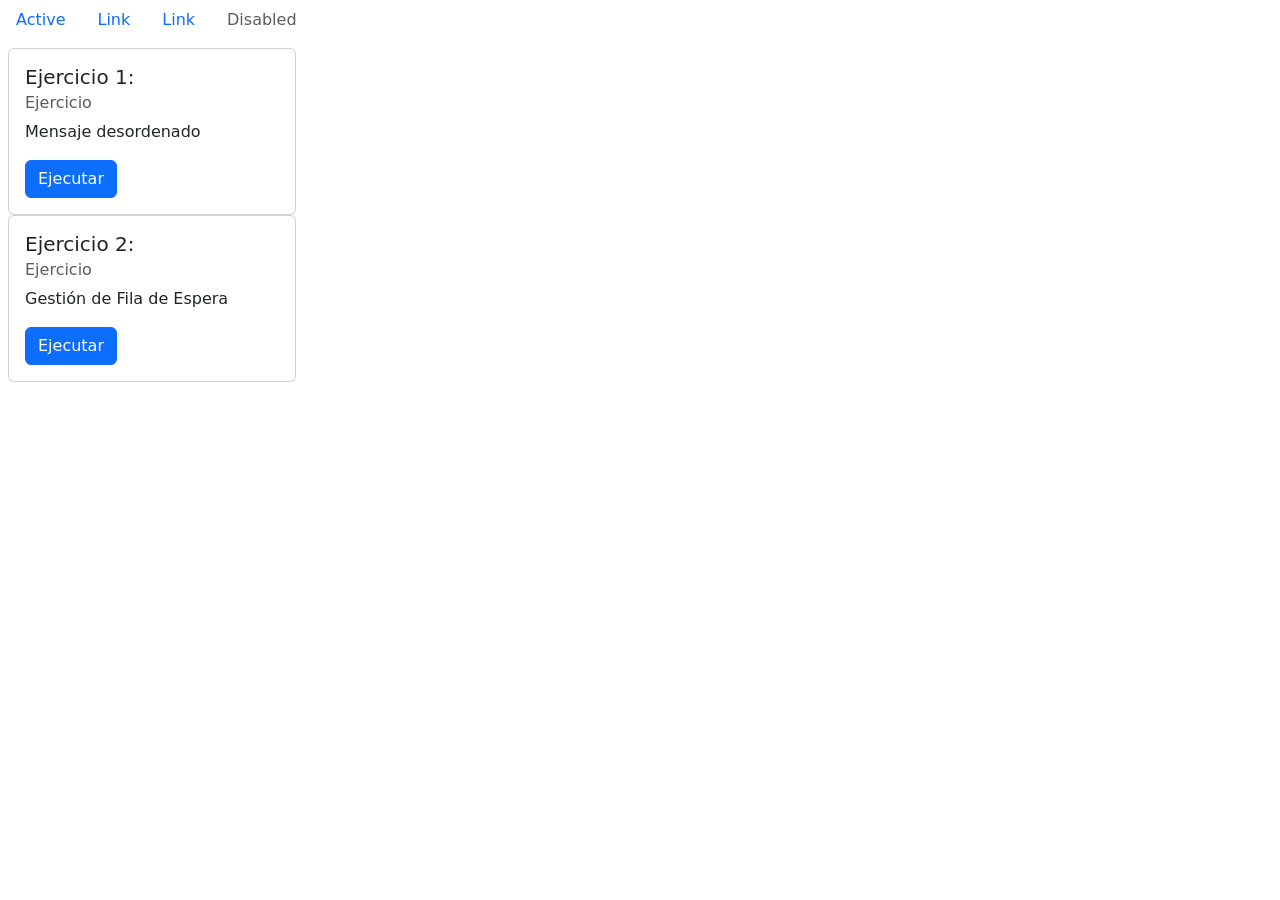
==== 01_Arrays_matrices/index.html @ 505741a9 "terminar" ====
<!DOCTYPE html>
<html lang="es">

<head>
    <meta charset="UTF-8">
    <meta name="viewport" content="width=device-width, initial-scale=1.0">
    <title>Arreglos y Matrices</title>
    <!-- estilos css -->
    <link rel="stylesheet" href="static/css/style.css">
    <!-- boostrap -->
    <link href="https://cdn.jsdelivr.net/npm/bootstrap@5.3.8/dist/css/bootstrap.min.css" rel="stylesheet"
        integrity="sha384-sRIl4kxILFvY47J16cr9ZwB07vP4J8+LH7qKQnuqkuIAvNWLzeN8tE5YBujZqJLB" crossorigin="anonymous">
</head>

<body>
    <header>
        <nav class="nav">
            <a class="nav-link active" aria-current="page" href="#">Active</a>
            <a class="nav-link" href="#">Link</a>
            <a class="nav-link" href="#">Link</a>
            <a class="nav-link disabled" aria-disabled="true">Disabled</a>
        </nav>
    </header>
    <main class="contenedor p-2">
        <div class="card" style="width: 18rem;">
            <div class="card-body">
                <h5 class="card-title">Ejercicio 1:</h5>
                <h6 class="card-subtitle mb-2 text-body-secondary">Ejercicio</h6>
                <p class="card-text">Mensaje desordenado</p>
                <a href="#" class="btn btn-primary" onclick="construirFrase()">Ejecutar</a>

            </div>
        </div>
        <div class="card" style="width: 18rem;">
            <div class="card-body">
                <h5 class="card-title">Ejercicio 2:</h5>
                <h6 class="card-subtitle mb-2 text-body-secondary">Ejercicio</h6>
                <p class="card-text"> Gestión de Fila de Espera</p>
                <a href="#" class="btn btn-primary" onclick="esperarfila()">Ejecutar</a>
            </div>
        </div>
    </main>
    <script src="static/js/script.js"></script>
    <script src="https://cdn.jsdelivr.net/npm/bootstrap@5.3.8/dist/js/bootstrap.bundle.min.js"
        integrity="sha384-FKyoEForCGlyvwx9Hj09JcYn3nv7wiPVlz7YYwJrWVcXK/BmnVDxM+D2scQbITxI"
        crossorigin="anonymous"></script>
</body>

</html>
---- 01_Arrays_matrices/static/css/style.css ----
/* resetear estilos*/
*{
    margin: 0;
    padding: 0;
    box-sizing: border-box;
}
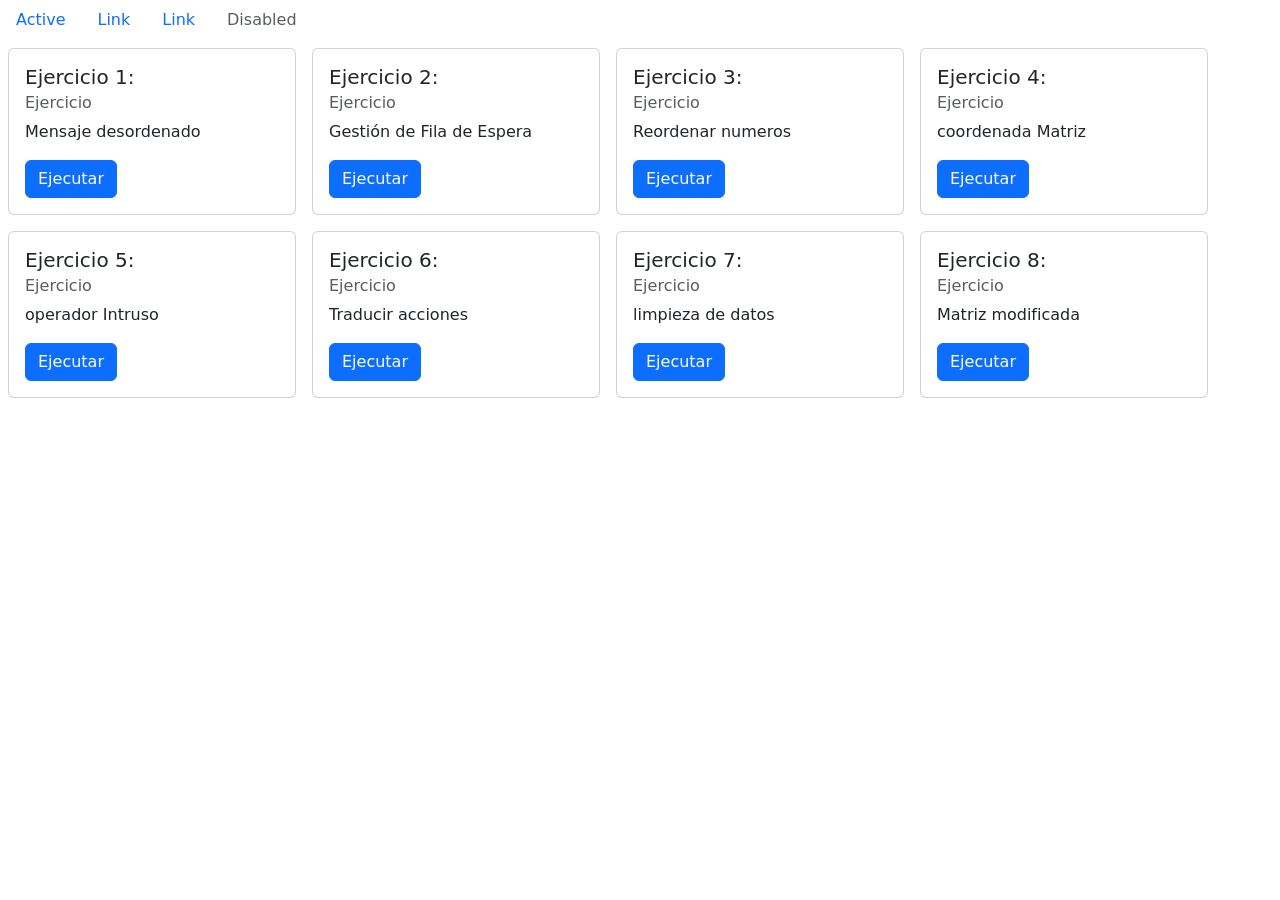
==== commit 7449238c: "ter" ====
--- a/01_Arrays_matrices/index.html
+++ b/01_Arrays_matrices/index.html
@@ -21,7 +21,7 @@
             <a class="nav-link disabled" aria-disabled="true">Disabled</a>
         </nav>
     </header>
-    <main class="contenedor p-2">
+    <main class="contenedor p-2 d-flex gap-3 flex-wrap">
         <div class="card" style="width: 18rem;">
             <div class="card-body">
                 <h5 class="card-title">Ejercicio 1:</h5>
@@ -39,6 +39,54 @@
                 <a href="#" class="btn btn-primary" onclick="esperarfila()">Ejecutar</a>
             </div>
         </div>
+        <div class="card" style="width: 18rem;">
+            <div class="card-body">
+                <h5 class="card-title">Ejercicio 3:</h5>
+                <h6 class="card-subtitle mb-2 text-body-secondary">Ejercicio</h6>
+                <p class="card-text"> Reordenar numeros</p>
+                <a href="#" class="btn btn-primary" onclick="reordenarnumeros()">Ejecutar</a>
+            </div>
+        </div>
+        <div class="card" style="width: 18rem;">
+            <div class="card-body">
+                <h5 class="card-title">Ejercicio 4:</h5>
+                <h6 class="card-subtitle mb-2 text-body-secondary">Ejercicio</h6>
+                <p class="card-text"> coordenada Matriz</p>
+                <a href="#" class="btn btn-primary" onclick="coordenadaMatriz()">Ejecutar</a>
+            </div>
+        </div>
+        <div class="card" style="width: 18rem;">
+            <div class="card-body">
+                <h5 class="card-title">Ejercicio 5:</h5>
+                <h6 class="card-subtitle mb-2 text-body-secondary">Ejercicio</h6>
+                <p class="card-text"> operador Intruso</p>
+                <a href="#" class="btn btn-primary" onclick="operadorIntruso()">Ejecutar</a>
+            </div>
+        </div>
+        <div class="card" style="width: 18rem;">
+            <div class="card-body">
+                <h5 class="card-title">Ejercicio 6:</h5>
+                <h6 class="card-subtitle mb-2 text-body-secondary">Ejercicio</h6>
+                <p class="card-text"> Traducir acciones</p>
+                <a href="#" class="btn btn-primary" onclick="traduccionAcciones()">Ejecutar</a>
+            </div>
+        </div>
+        <div class="card" style="width: 18rem;">
+            <div class="card-body">
+                <h5 class="card-title">Ejercicio 7:</h5>
+                <h6 class="card-subtitle mb-2 text-body-secondary">Ejercicio</h6>
+                <p class="card-text">limpieza de datos</p>
+                <a href="#" class="btn btn-primary" onclick="limpiardatos()">Ejecutar</a>
+            </div>
+        </div>
+        <div class="card" style="width: 18rem;">
+            <div class="card-body">
+                <h5 class="card-title">Ejercicio 8:</h5>
+                <h6 class="card-subtitle mb-2 text-body-secondary">Ejercicio</h6>
+                <p class="card-text">Matriz modificada</p>
+                <a href="#" class="btn btn-primary" onclick="matrizModificada()">Ejecutar</a>
+            </div>
+        </div>
     </main>
     <script src="static/js/script.js"></script>
     <script src="https://cdn.jsdelivr.net/npm/bootstrap@5.3.8/dist/js/bootstrap.bundle.min.js"
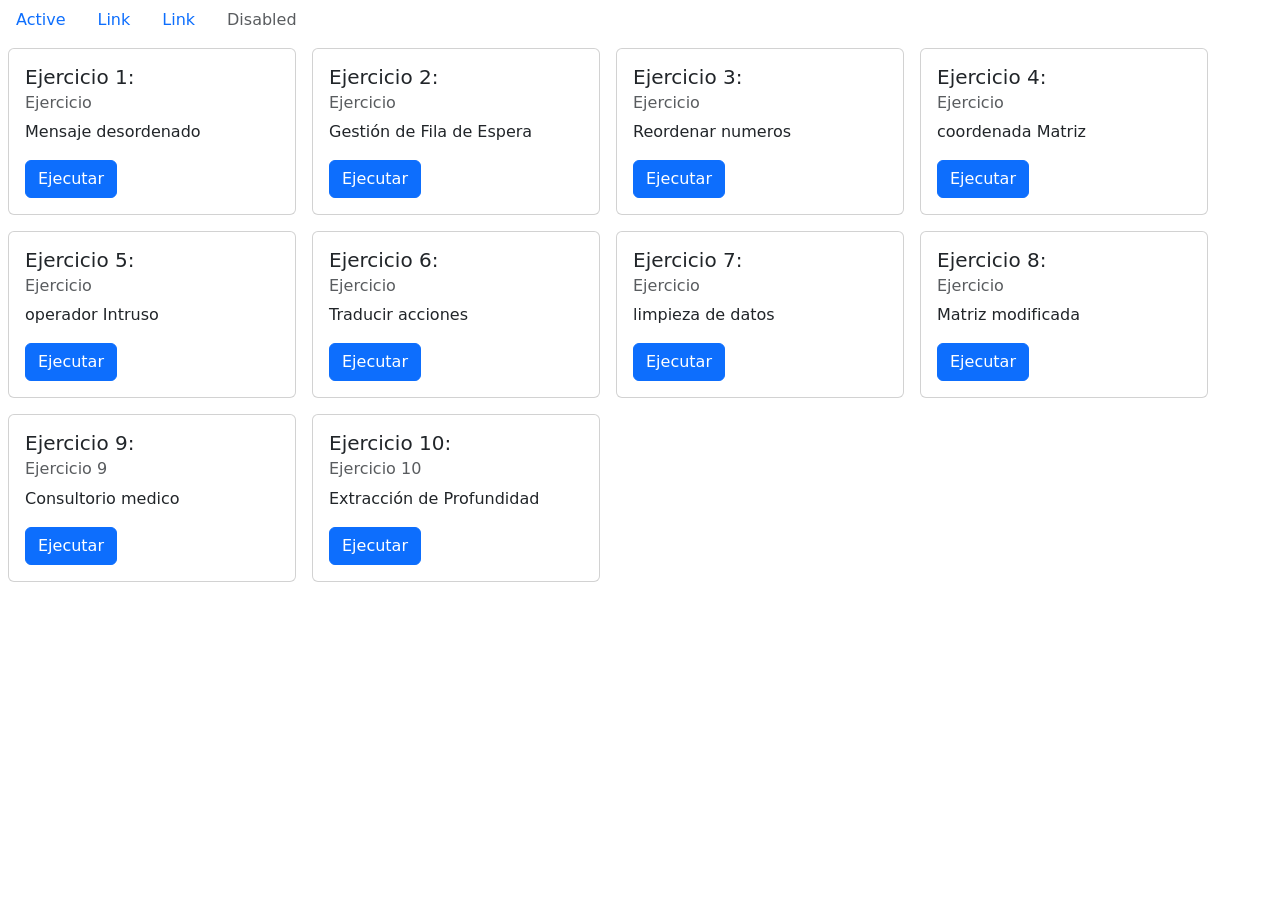
==== commit 395ccb82: "t" ====
--- a/01_Arrays_matrices/index.html
+++ b/01_Arrays_matrices/index.html
@@ -87,6 +87,22 @@
                 <a href="#" class="btn btn-primary" onclick="matrizModificada()">Ejecutar</a>
             </div>
         </div>
+        <div class="card" style="width: 18rem;">
+            <div class="card-body">
+                <h5 class="card-title">Ejercicio 9:</h5>
+                <h6 class="card-subtitle mb-2 text-body-secondary">Ejercicio 9</h6>
+                <p class="card-text">Consultorio medico</p>
+                <a href="#" class="btn btn-primary" onclick="DoctorMedico()">Ejecutar</a>
+            </div>
+        </div>
+        <div class="card" style="width: 18rem;">
+            <div class="card-body">
+                <h5 class="card-title">Ejercicio 10:</h5>
+                <h6 class="card-subtitle mb-2 text-body-secondary">Ejercicio 10</h6>
+                <p class="card-text">Extracción de Profundidad</p>
+                <a href="#" class="btn btn-primary" onclick="ExtraccionProfunda()">Ejecutar</a>
+            </div>
+        </div>
     </main>
     <script src="static/js/script.js"></script>
     <script src="https://cdn.jsdelivr.net/npm/bootstrap@5.3.8/dist/js/bootstrap.bundle.min.js"
